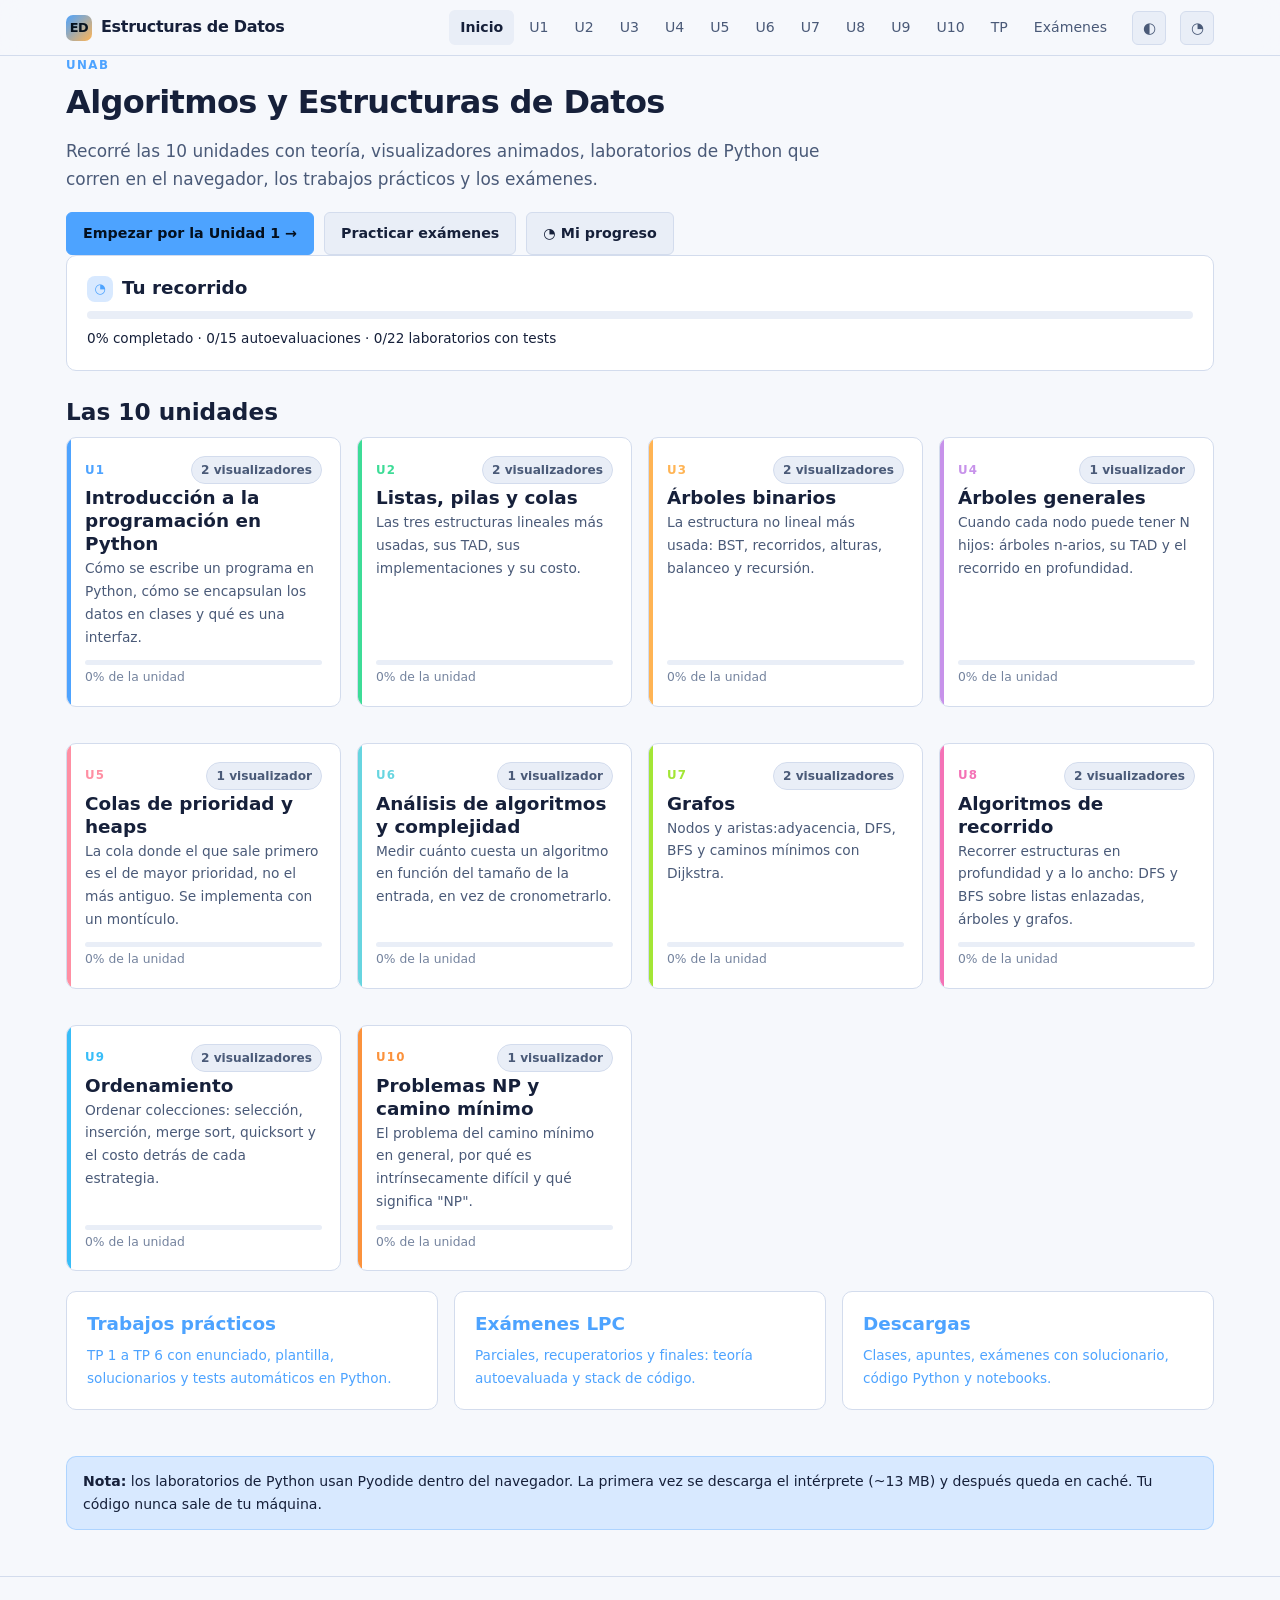
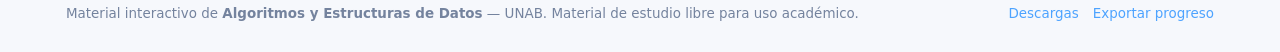
==== index.html @ 3e78f1c4 "Publicar el sitio interactivo de Algoritmos y Estructuras de Datos para consulta y práctica de los a" ====
<!DOCTYPE html>
<html lang="es" data-root="">
<head>
  <meta charset="utf-8">
  <meta name="viewport" content="width=device-width, initial-scale=1">
  <title>Algoritmos y Estructuras de Datos — UNAB</title>
  <meta name="description" content="Curso interactivo de Algoritmos y Estructuras de Datos: teoría, visualizadores, laboratorios en Python, TP y exámenes.">
  <link rel="stylesheet" href="assets/css/main.css">
</head>
<body>
  <main class="wrap"></main>
  <script src="assets/js/core.js"></script>
  <script src="assets/js/quiz.js"></script>
  <script src="assets/js/pyodide.js"></script>
  <script src="assets/js/viz-linear.js"></script>
  <script src="assets/js/viz-tree.js"></script>
  <script src="assets/js/viz-heap.js"></script>
  <script src="assets/js/viz-graph.js"></script>
  <script src="assets/js/viz-recursion.js"></script>
  <script src="assets/js/viz-sorting.js"></script>
  <script src="assets/data/units.js"></script>
  <script src="assets/data/quizzes.js"></script>
  <script src="assets/data/tps.js"></script>
  <script src="assets/data/exams.js"></script>
  <script src="assets/js/pages.js"></script>
  <script>
  (function () {
    function boot() { EDD.homePage(); }
    if (document.readyState === 'loading') document.addEventListener('DOMContentLoaded', boot);
    else boot();
  })();
  </script>
</body>
</html>
---- assets/css/main.css ----
/* ============================================================
   Estructuras de Datos — Material Interactivo
   Design system. Sin dependencias. Funciona en file:// y http://
   ============================================================ */

:root {
  /* Paleta */
  --bg:            #0f1420;
  --bg-soft:       #151b2b;
  --bg-card:       #1a2234;
  --bg-inset:      #111726;
  --bg-code:       #0b1018;

  --fg:            #e6ebf5;
  --fg-muted:      #9aa8c2;
  --fg-dim:        #6b7a96;

  --line:          #26314a;
  --line-soft:     #1e2740;

  --brand:         #4da3ff;
  --brand-dark:    #1e6fd9;
  --brand-soft:    #16375f;

  --accent:        #ffb454;
  --accent-soft:   #4a3417;

  --ok:            #3ddc97;
  --ok-soft:       #10352a;
  --warn:          #ffc857;
  --warn-soft:     #3d2f10;
  --err:           #ff6b6b;
  --err-soft:      #3d1a1e;

  /* Un color por unidad. El sufijo -soft es la variante clara para
     gradientes y fondos; el tema claro redefine las deaccentuadas. */
  --u1:#4da3ff; --u2:#3ddc97; --u3:#ffb454; --u4:#c792ea;
  --u5:#ff8fa3; --u6:#67d5e0; --u7:#a3e635;
  --u8:#f472b6; --u9:#38bdf8; --u10:#fb923c;
  --u1-soft:#16375f; --u2-soft:#10352a; --u3-soft:#4a3417;
  --u4-soft:#33214a; --u5-soft:#451f2b; --u6-soft:#123a41;
  --u7-soft:#26330f; --u8-soft:#451f36; --u9-soft:#0d3040;
  --u10-soft:#452612;

  /* Métricas */
  --r-sm: 6px; --r: 10px; --r-lg: 16px;
  --sp: 16px;
  --shadow: 0 2px 8px rgba(0,0,0,.35);
  --shadow-lg: 0 8px 32px rgba(0,0,0,.45);
  --mono: ui-monospace, "Cascadia Code", "JetBrains Mono", Consolas, monospace;
  --sans: system-ui, -apple-system, "Segoe UI", Roboto, sans-serif;
  --maxw: 1180px;
}

/* Tema claro */
[data-theme="light"] {
  --bg: #f6f8fc; --bg-soft: #eef2f9; --bg-card: #ffffff; --bg-inset: #e9eef7;
  --bg-code: #1a2234;
  --fg: #16203a; --fg-muted: #4a5a78; --fg-dim: #74839e;
  --line: #d3dced; --line-soft: #e2e8f4;
  --brand-soft: #d8e9ff; --accent-soft: #fff0d6;
  --ok-soft: #d6f7e8; --warn-soft: #fff3d1; --err-soft: #ffe0e0;
  --u1-soft: #dbeafe; --u2-soft: #d6f7e8; --u3-soft: #fff0d6;
  --u4-soft: #f0e2fb; --u5-soft: #ffe1e8; --u6-soft: #d6f2f7;
  --u7-soft: #e6f7cf; --u8-soft: #fcdff0; --u9-soft: #d9f0fd;
  --u10-soft: #ffe6d4;
  --shadow: 0 2px 8px rgba(20,35,70,.09);
  --shadow-lg: 0 8px 32px rgba(20,35,70,.14);
}

* { box-sizing: border-box; }

html { scroll-behavior: smooth; scroll-padding-top: 84px; }

body {
  margin: 0;
  font-family: var(--sans);
  background: var(--bg);
  color: var(--fg);
  line-height: 1.65;
  font-size: 16px;
  -webkit-font-smoothing: antialiased;
}

a { color: var(--brand); text-decoration: none; }
a:hover { text-decoration: underline; }

h1, h2, h3, h4 { line-height: 1.25; margin: 0 0 .5em; font-weight: 700; }
h1 { font-size: 2rem; letter-spacing: -.02em; }
h2 { font-size: 1.45rem; }
h3 { font-size: 1.15rem; }
h4 { font-size: 1rem; }
p { margin: 0 0 1em; }
hr { border: 0; border-top: 1px solid var(--line); margin: 2rem 0; }

::selection { background: var(--brand-soft); color: var(--fg); }

/* ---------- Layout ---------- */
.wrap { max-width: var(--maxw); margin: 0 auto; padding: 0 var(--sp); }

.layout { display: grid; grid-template-columns: 250px minmax(0,1fr); gap: 28px; align-items: start; }
@media (max-width: 900px) { .layout { grid-template-columns: 1fr; } .sidebar { position: static !important; } }

.sidebar {
  position: sticky; top: 84px;
  max-height: calc(100vh - 104px); overflow-y: auto;
  background: var(--bg-card); border: 1px solid var(--line);
  border-radius: var(--r); padding: 12px;
}
.sidebar h4 {
  font-size: .72rem; text-transform: uppercase; letter-spacing: .09em;
  color: var(--fg-dim); margin: 14px 8px 6px;
}
.sidebar a {
  display: flex; align-items: center; gap: 8px;
  padding: 7px 10px; border-radius: var(--r-sm);
  color: var(--fg-muted); font-size: .89rem; text-decoration: none;
}
.sidebar a:hover { background: var(--bg-inset); color: var(--fg); text-decoration: none; }
.sidebar a.active { background: var(--brand-soft); color: var(--fg); font-weight: 600; }
.sidebar a .dot { width: 8px; height: 8px; border-radius: 50%; background: var(--fg-dim); flex: none; }
.sidebar a.active .dot { background: var(--brand); }

/* ---------- Nav superior ---------- */
.topnav {
  position: sticky; top: 0; z-index: 50;
  background: color-mix(in srgb, var(--bg) 88%, transparent);
  backdrop-filter: blur(12px);
  border-bottom: 1px solid var(--line);
}
.topnav-inner {
  max-width: var(--maxw); margin: 0 auto; padding: 10px var(--sp);
  display: flex; align-items: center; gap: 14px; flex-wrap: wrap;
}
.brand { display: flex; align-items: center; gap: 9px; font-weight: 800; color: var(--fg); letter-spacing: -.02em; }
.brand:hover { text-decoration: none; }
.brand .logo {
  width: 26px; height: 26px; border-radius: 7px; flex: none;
  background: linear-gradient(135deg, var(--brand), var(--u3));
  display: grid; place-items: center; font-size: .8rem; color: #06121f; font-weight: 900;
}
.topnav .spacer { flex: 1; }
.topnav-links { display: flex; gap: 4px; align-items: center; }
.topnav-links a {
  padding: 6px 11px; border-radius: var(--r-sm); font-size: .88rem;
  color: var(--fg-muted);
}
.topnav-links a:hover { background: var(--bg-inset); color: var(--fg); text-decoration: none; }
.topnav-links a.active { color: var(--fg); background: var(--bg-inset); font-weight: 600; }

.icon-btn {
  background: var(--bg-inset); border: 1px solid var(--line); color: var(--fg-muted);
  border-radius: var(--r-sm); width: 34px; height: 34px; cursor: pointer;
  display: grid; place-items: center; font-size: 15px; transition: .15s;
}
.icon-btn:hover { color: var(--fg); border-color: var(--brand); }

/* ---------- Cards ---------- */
.card {
  background: var(--bg-card); border: 1px solid var(--line);
  border-radius: var(--r); padding: 20px; margin-bottom: 20px;
}
.card > :last-child { margin-bottom: 0; }
.card-head {
  display: flex; align-items: center; gap: 10px; flex-wrap: wrap;
  margin: -4px 0 14px;
}
.card-head h2, .card-head h3 { margin: 0; }

.grid { display: grid; gap: 16px; }
.grid-2 { grid-template-columns: repeat(auto-fit, minmax(280px, 1fr)); }
.grid-3 { grid-template-columns: repeat(auto-fit, minmax(230px, 1fr)); }
.grid-4 { grid-template-columns: repeat(auto-fit, minmax(190px, 1fr)); }

/* ---------- Chips / Badges ---------- */
.chip {
  display: inline-flex; align-items: center; gap: 5px;
  padding: 3px 9px; border-radius: 999px; font-size: .76rem; font-weight: 600;
  background: var(--bg-inset); color: var(--fg-muted); border: 1px solid var(--line);
  white-space: nowrap;
}
.chip.brand { background: var(--brand-soft); color: var(--brand); border-color: transparent; }
.chip.ok { background: var(--ok-soft); color: var(--ok); border-color: transparent; }
.chip.warn { background: var(--warn-soft); color: var(--warn); border-color: transparent; }
.chip.err { background: var(--err-soft); color: var(--err); border-color: transparent; }
.chip.accent { background: var(--accent-soft); color: var(--accent); border-color: transparent; }
.chip .dot { width: 7px; height: 7px; border-radius: 50%; background: currentColor; }

/* ---------- Botones ---------- */
.btn {
  display: inline-flex; align-items: center; justify-content: center; gap: 7px;
  padding: 9px 16px; border-radius: var(--r-sm); border: 1px solid var(--line);
  background: var(--bg-inset); color: var(--fg); font: inherit; font-size: .89rem;
  font-weight: 600; cursor: pointer; transition: .15s; text-decoration: none;
}
.btn:hover { border-color: var(--brand); text-decoration: none; }
.btn.primary { background: var(--brand); border-color: var(--brand); color: #04101f; }
.btn.primary:hover { background: #6fb4ff; }
.btn.ok { background: var(--ok); border-color: var(--ok); color: #04231a; }
.btn.danger { color: var(--err); }
.btn.sm { padding: 5px 11px; font-size: .8rem; }
.btn:disabled { opacity: .45; cursor: not-allowed; }
.btn-row { display: flex; gap: 10px; flex-wrap: wrap; align-items: center; }

/* ---------- Código ---------- */
code {
  font-family: var(--mono); font-size: .88em;
  background: var(--bg-inset); padding: .12em .38em; border-radius: 4px;
  border: 1px solid var(--line-soft);
}
pre {
  background: var(--bg-code); border: 1px solid var(--line);
  border-radius: var(--r); padding: 14px 16px; overflow-x: auto; margin: 0 0 1em;
}
pre code { background: none; border: 0; padding: 0; font-size: .855rem; line-height: 1.6; }
.codeblock { position: relative; margin-bottom: 1em; }
.codeblock .copy {
  position: absolute; top: 8px; right: 8px; opacity: 0; transition: .15s;
  padding: 3px 8px; font-size: .72rem;
}
.codeblock:hover .copy { opacity: 1; }
.codeblock .lang {
  position: absolute; top: 8px; left: 12px; font-size: .68rem; color: var(--fg-dim);
  font-family: var(--mono); text-transform: uppercase; letter-spacing: .08em;
}

/* ---------- Tablas ---------- */
.table-wrap { overflow-x: auto; margin-bottom: 1em; border: 1px solid var(--line); border-radius: var(--r); }
table { border-collapse: collapse; width: 100%; font-size: .9rem; }
th, td { padding: 9px 12px; text-align: left; border-bottom: 1px solid var(--line-soft); vertical-align: top; }
th { background: var(--bg-inset); font-weight: 700; font-size: .8rem; text-transform: uppercase; letter-spacing: .05em; color: var(--fg-muted); }
tbody tr:last-child td { border-bottom: 0; }
tbody tr:hover { background: var(--bg-inset); }
td code { white-space: nowrap; }

/* ---------- Callouts ---------- */
.note {
  border-left: 3px solid var(--brand); background: var(--bg-inset);
  padding: 12px 16px; border-radius: 0 var(--r-sm) var(--r-sm) 0; margin: 0 0 1em;
}
.note > :last-child { margin-bottom: 0; }
.note .t { font-weight: 700; display: block; margin-bottom: 4px; color: var(--brand); }
.note.warn { border-color: var(--warn); } .note.warn .t { color: var(--warn); }
.note.ok { border-color: var(--ok); } .note.ok .t { color: var(--ok); }
.note.err { border-color: var(--err); } .note.err .t { color: var(--err); }
.note.accent { border-color: var(--accent); } .note.accent .t { color: var(--accent); }

/* ---------- Acordeón ---------- */
details.acc {
  border: 1px solid var(--line); border-radius: var(--r);
  margin-bottom: 10px; background: var(--bg-card); overflow: hidden;
}
details.acc > summary {
  cursor: pointer; padding: 12px 16px; font-weight: 600; list-style: none;
  display: flex; align-items: center; gap: 10px; user-select: none;
}
details.acc > summary::-webkit-details-marker { display: none; }
details.acc > summary::before {
  content: "▸"; color: var(--brand); transition: transform .15s; flex: none; font-size: .9em;
}
details.acc[open] > summary::before { transform: rotate(90deg); }
details.acc[open] > summary { border-bottom: 1px solid var(--line); }
details.acc .acc-body { padding: 14px 16px; }
details.acc .acc-body > :last-child { margin-bottom: 0; }

/* ---------- Barra de progreso ---------- */
.bar { height: 8px; border-radius: 999px; background: var(--bg-inset); overflow: hidden; }
.bar > i { display: block; height: 100%; border-radius: 999px; background: linear-gradient(90deg, var(--brand), var(--u3)); transition: width .4s ease; }
.bar.ok > i { background: linear-gradient(90deg, var(--ok), var(--u2)); }

/* ---------- Quiz ---------- */
.quiz { }
.quiz-head {
  display: flex; align-items: center; justify-content: space-between;
  gap: 12px; flex-wrap: wrap; margin-bottom: 14px;
}
.quiz-progress { font-size: .85rem; color: var(--fg-muted); font-variant-numeric: tabular-nums; }

.q { border: 1px solid var(--line); border-radius: var(--r); background: var(--bg-card); padding: 16px 18px; margin-bottom: 14px; }
.q.correct { border-color: var(--ok); background: color-mix(in srgb, var(--ok-soft) 45%, var(--bg-card)); }
.q.incorrect { border-color: var(--err); background: color-mix(in srgb, var(--err-soft) 45%, var(--bg-card)); }
.q-head { display: flex; gap: 10px; margin-bottom: 12px; }
.q-num {
  flex: none; width: 26px; height: 26px; border-radius: 50%;
  background: var(--bg-inset); color: var(--fg-muted);
  display: grid; place-items: center; font-size: .78rem; font-weight: 700;
  font-variant-numeric: tabular-nums;
}
.q.correct .q-num { background: var(--ok); color: #04231a; }
.q.incorrect .q-num { background: var(--err); color: #2a0808; }
.q-text { flex: 1; font-weight: 600; }
.q-text code { font-weight: 400; }
.q-tag { display: block; font-size: .74rem; color: var(--fg-dim); font-weight: 500; margin-top: 3px; }

.opts { display: flex; flex-direction: column; gap: 7px; margin-bottom: 12px; }
.opt {
  display: flex; align-items: flex-start; gap: 10px;
  padding: 9px 12px; border: 1px solid var(--line); border-radius: var(--r-sm);
  background: var(--bg-inset); cursor: pointer; font-size: .9rem;
  transition: .12s; text-align: left; font-family: inherit; color: var(--fg); width: 100%;
}
.opt:hover:not(:disabled) { border-color: var(--brand); }
.opt:disabled { cursor: default; }
.opt .marker {
  flex: none; width: 20px; height: 20px; border-radius: 50%;
  border: 2px solid var(--fg-dim); display: grid; place-items: center;
  font-size: .7rem; margin-top: 1px;
}
.opt[data-multi="1"] .marker { border-radius: 5px; }
.opt.sel { border-color: var(--brand); background: var(--brand-soft); }
.opt.sel .marker { border-color: var(--brand); background: var(--brand); color: #04101f; }
.opt.right { border-color: var(--ok); background: var(--ok-soft); }
.opt.right .marker { border-color: var(--ok); background: var(--ok); color: #04231a; }
.opt.wrong { border-color: var(--err); background: var(--err-soft); }
.opt.wrong .marker { border-color: var(--err); background: var(--err); color: #2a0808; }
.opt .k { font-family: var(--mono); font-weight: 700; color: var(--fg-dim); flex: none; }

.q-exp {
  border-top: 1px dashed var(--line); padding-top: 11px; margin-top: 4px;
  font-size: .89rem; color: var(--fg-muted);
}
.q-exp .t { font-weight: 700; color: var(--fg); display: block; margin-bottom: 3px; }
.q-exp pre { margin: 8px 0 0; }

.quiz-result {
  text-align: center; padding: 26px 20px; border: 1px solid var(--line);
  border-radius: var(--r); background: var(--bg-card); margin-top: 8px;
}
.quiz-result .score { font-size: 2.6rem; font-weight: 800; letter-spacing: -.03em; line-height: 1; }
.quiz-result .score small { font-size: 1rem; color: var(--fg-dim); font-weight: 500; }

/* ---------- Consola Python ---------- */
.py-lab { border: 1px solid var(--line); border-radius: var(--r); overflow: hidden; background: var(--bg-card); margin-bottom: 1em; }
.py-lab-bar {
  display: flex; align-items: center; gap: 10px; flex-wrap: wrap;
  padding: 9px 13px; background: var(--bg-inset); border-bottom: 1px solid var(--line);
}
.py-lab-bar .st { font-size: .8rem; color: var(--fg-muted); display: flex; align-items: center; gap: 6px; }
.py-lab-bar .st .dot { width: 8px; height: 8px; border-radius: 50%; background: var(--fg-dim); }
.py-lab-bar .st.loaded .dot { background: var(--ok); }
.py-lab-bar .st.loading .dot { background: var(--warn); animation: pulse 1s infinite; }
.py-lab-bar .st.error .dot { background: var(--err); }
@keyframes pulse { 50% { opacity: .3; } }
.py-lab-bar .spacer { flex: 1; }

.editor-wrap { position: relative; background: var(--bg-code); }
.editor {
  width: 100%; border: 0; background: transparent; color: #d6e2f5;
  font-family: var(--mono); font-size: .84rem; line-height: 1.6;
  padding: 13px 15px; resize: vertical; min-height: 190px;
  tab-size: 4; outline: none; display: block;
}
.editor:focus { background: #0d1320; }
.console {
  background: var(--bg-code); border-top: 1px solid var(--line);
  padding: 11px 15px; font-family: var(--mono); font-size: .82rem;
  max-height: 340px; overflow-y: auto; white-space: pre-wrap; word-break: break-word;
  line-height: 1.55;
}
.console:empty { display: none; }
.console .l-out { color: #cfe0f5; }
.console .l-err { color: var(--err); }
.console .l-ok { color: var(--ok); }
.console .l-info { color: var(--fg-dim); }
.console .l-head { color: var(--brand); font-weight: 700; }

.test-results { border-top: 1px solid var(--line); padding: 11px 15px; background: var(--bg-inset); font-size: .85rem; }
.test-results ol { margin: 6px 0 0; padding-left: 22px; }
.test-results li { margin-bottom: 4px; }
.test-results li.pass { color: var(--ok); }
.test-results li.fail { color: var(--err); }
.test-score { font-weight: 700; margin-bottom: 2px; }

/* ---------- Visualizadores ---------- */
.viz {
  border: 1px solid var(--line); border-radius: var(--r);
  background: var(--bg-card); padding: 18px; margin-bottom: 1em;
}
.viz-stage {
  background: var(--bg-inset); border-radius: var(--r-sm);
  padding: 22px 16px; min-height: 130px; overflow-x: auto;
  display: flex; align-items: center; justify-content: center; gap: 0;
}
.viz-controls { display: flex; gap: 8px; flex-wrap: wrap; align-items: center; margin-top: 14px; }
.viz-controls input[type="text"], .viz-controls input[type="number"], .viz-controls select {
  background: var(--bg-code); border: 1px solid var(--line); color: var(--fg);
  border-radius: var(--r-sm); padding: 6px 10px; font: inherit; font-size: .85rem;
}
.viz-controls input[type="text"] { min-width: 110px; }
.viz-controls label { font-size: .82rem; color: var(--fg-muted); display: flex; align-items: center; gap: 6px; }
.viz-log {
  margin-top: 12px; font-family: var(--mono); font-size: .78rem;
  color: var(--fg-muted); background: var(--bg-code); border-radius: var(--r-sm);
  padding: 9px 12px; max-height: 130px; overflow-y: auto; white-space: pre-wrap;
}
.viz-caption { font-size: .82rem; color: var(--fg-dim); margin-top: 10px; }

/* Nodos de lista / pila / cola */
.nd {
  min-width: 46px; height: 40px; padding: 0 8px; border-radius: var(--r-sm);
  background: var(--brand-soft); border: 2px solid var(--brand); color: var(--fg);
  display: grid; place-items: center; font-family: var(--mono); font-size: .9rem; font-weight: 700;
  transition: all .3s cubic-bezier(.34,1.56,.64,1); flex: none; position: relative;
}
.nd.head { background: var(--accent); border-color: var(--accent); color: #1c1200; }
.nd.tail { box-shadow: 0 0 0 3px var(--ok-soft); border-color: var(--ok); }
.nd.hl { animation: pop .45s cubic-bezier(.34,1.56,.64,1); box-shadow: 0 0 0 4px var(--accent-soft); }
.nd.gone { opacity: .2; transform: scale(.7); }
@keyframes pop { 0% { transform: scale(.3) rotate(-8deg); } 100% { transform: scale(1); } }
.nd-sub { position: absolute; top: -17px; font-size: .62rem; color: var(--fg-dim); font-family: var(--sans); font-weight: 500; }
.arrow { color: var(--fg-dim); font-family: var(--mono); margin: 0 5px; flex: none; font-size: 1.05rem; }
.nil {
  font-family: var(--mono); font-size: .8rem; color: var(--fg-dim);
  border: 1px dashed var(--line); border-radius: var(--r-sm); padding: 5px 10px; flex: none;
}

/* Stack / Queue */
.bar-item {
  min-width: 52px; height: 40px; padding: 0 10px; border-radius: var(--r-sm);
  background: var(--bg-card); border: 2px solid var(--u2); color: var(--fg);
  display: grid; place-items: center; font-family: var(--mono); font-weight: 700; font-size: .88rem;
  transition: all .35s cubic-bezier(.34,1.56,.64,1); flex: none;
}
.bar-item.top { background: var(--accent); border-color: var(--accent); color: #1c1200; }
.bar-item.in { animation: dropIn .35s cubic-bezier(.34,1.56,.64,1); }
.bar-item.out { animation: liftOut .3s ease-in forwards; }
@keyframes dropIn { from { transform: translateY(-40px) scale(.6); opacity: 0; } }
@keyframes liftOut { to { transform: translateY(-40px) scale(.6); opacity: 0; } }
.bar-tag {
  font-size: .68rem; color: var(--fg-dim); text-align: center; margin-top: 5px;
  font-family: var(--sans); font-weight: 600; letter-spacing: .04em;
}

/* Árbol */
.tree-stage { min-height: 260px; overflow-x: auto; padding: 14px; }
.tree-stage svg { display: block; margin: 0 auto; }
.tree-node circle { transition: all .35s ease; }
.tree-node text { font-family: var(--mono); font-size: 13px; font-weight: 700; text-anchor: middle; dominant-baseline: central; }
.tree-edge { stroke: var(--fg-dim); stroke-width: 1.8; fill: none; transition: all .35s ease; }
.tree-edge.hl { stroke: var(--accent); stroke-width: 3; }
.tree-node.hl circle { stroke: var(--accent); stroke-width: 3.5; }
.tree-node.visited circle { fill: var(--ok-soft); stroke: var(--ok); }
.tree-node.inpath circle { stroke: var(--warn); stroke-width: 3; }

/* Heap */
.heap-array { display: flex; gap: 6px; align-items: flex-end; font-family: var(--mono); font-size: .82rem; }
.heap-cell {
  width: 40px; height: 40px; display: grid; place-items: center; flex: none;
  border: 2px solid var(--line); border-radius: var(--r-sm); background: var(--bg-card);
  transition: all .35s cubic-bezier(.34,1.56,.64,1); position: relative;
}
.heap-cell .ix { position: absolute; top: -16px; font-size: .6rem; color: var(--fg-dim); }
.heap-cell.root { border-color: var(--accent); background: var(--accent-soft); color: var(--accent); font-weight: 800; }
.heap-cell.cmp { border-color: var(--brand); background: var(--brand-soft); color: var(--brand); }
.heap-cell.swapping { transform: scale(1.15); }
@keyframes cellSwap { 0% { transform: translateY(-14px) scale(1.1); } 100% { transform: none; } }
.heap-cell.swapping { animation: cellSwap .4s cubic-bezier(.34,1.56,.64,1); }

/* Ordenamiento — barras verticales */
.sbars {
  display: flex; align-items: flex-end; gap: 6px;
  width: 100%; height: 190px; padding: 18px 6px 26px; position: relative;
}
.sbar {
  flex: 1 1 0; min-width: 20px; position: relative;
  background: linear-gradient(180deg, var(--brand), var(--u3));
  border-radius: 5px 5px 2px 2px; border: 1px solid var(--line);
  transition: height .3s cubic-bezier(.34,1.56,.64,1), background .25s, transform .25s;
}
.sbar-lbl {
  position: absolute; top: -18px; left: 50%; transform: translateX(-50%);
  font-family: var(--mono); font-size: .68rem; color: var(--fg-muted); font-weight: 600;
}
.sbar.sorted { background: linear-gradient(180deg, var(--ok), var(--u2)); }
.sbar.sorted .sbar-lbl { color: var(--ok); font-weight: 800; }
.sbar.i { background: linear-gradient(180deg, var(--accent), var(--accent-soft)); transform: translateY(-5px); }
.sbar.i .sbar-lbl { color: var(--accent); font-weight: 800; }
.sbar.j { background: linear-gradient(180deg, var(--u1), var(--u1-soft)); }
.sbar.j .sbar-lbl { color: var(--u1); font-weight: 800; }
.sbar.k { outline: 2px dashed var(--u1); outline-offset: 2px; }
.sbar.pivot { background: linear-gradient(180deg, var(--warn), var(--warn-soft)); transform: translateY(-7px); }
.sbar.pivot .sbar-lbl { color: var(--warn); font-weight: 800; }
.sbar.merge { background: linear-gradient(180deg, var(--accent), var(--brand)); }
.sbar.merge .sbar-lbl { color: var(--accent); font-weight: 800; }

/* Grafo */
.graph-stage { min-height: 300px; }
.graph-stage svg { width: 100%; height: auto; display: block; }
.gnode circle { transition: all .3s ease; cursor: pointer; }
.gnode text { font-family: var(--mono); font-weight: 700; font-size: 13px; text-anchor: middle; dominant-baseline: central; pointer-events: none; }
.gedge { stroke: var(--fg-dim); stroke-width: 1.8; transition: all .3s ease; }
.gedge.hot { stroke: var(--accent); stroke-width: 3.4; }
.gedge.path { stroke: var(--ok); stroke-width: 4; }
.gedge-label { font-family: var(--mono); font-size: 10.5px; fill: var(--fg-muted); text-anchor: middle; dominant-baseline: central; pointer-events: none; }
.gnode.cur circle { fill: var(--accent); stroke: var(--accent); stroke-width: 3.5; }
.gnode.vis circle { fill: var(--ok-soft); stroke: var(--ok); stroke-width: 2.5; }
.gnode.inq circle { fill: var(--brand-soft); stroke: var(--brand); stroke-width: 2.5; }
.gnode.dist circle { stroke: var(--warn); stroke-width: 3; }

/* Recursión / tracing */
.trace-tbl { width: 100%; border-collapse: collapse; font-family: var(--mono); font-size: .8rem; }
.trace-tbl th, .trace-tbl td { padding: 5px 9px; text-align: left; border-bottom: 1px solid var(--line-soft); }
.trace-tbl tr.enter td { color: var(--brand); }
.trace-tbl tr.ret td { color: var(--ok); }
.trace-tbl tr.base td { color: var(--accent); }
.trace-tbl tr.case td { color: var(--fg); }
.stack-viz { display: flex; flex-direction: column-reverse; gap: 4px; align-items: center; }
.stack-frame {
  padding: 5px 13px; border: 2px solid var(--brand); border-radius: var(--r-sm);
  background: var(--brand-soft); font-family: var(--mono); font-size: .78rem; font-weight: 700;
  animation: dropIn .3s ease;
}
.stack-frame.ret { border-color: var(--ok); background: var(--ok-soft); color: var(--ok); }

/* Sorting */
.sort-bars { display: flex; align-items: flex-end; gap: 4px; height: 210px; padding: 10px 0; }
.sort-bar { flex: 1; background: var(--brand); border-radius: 3px 3px 0 0; position: relative; transition: height .12s, background .12s; min-height: 4px; }
.sort-bar.cmp { background: var(--warn); }
.sort-bar.swap { background: var(--accent); }
.sort-bar.sorted { background: var(--ok); }
.sort-bar .v { position: absolute; top: -17px; left: 50%; transform: translateX(-50%); font-size: .65rem; color: var(--fg-dim); font-family: var(--mono); }

/* ---------- Dashboard ---------- */
.hero {
  border-radius: var(--r-lg); padding: 34px 30px; margin-bottom: 26px;
  background: linear-gradient(135deg, var(--brand-dark), var(--u4) 55%, var(--u3));
  color: #fff; position: relative; overflow: hidden;
}
.hero::after {
  content: ""; position: absolute; inset: 0;
  background: radial-gradient(circle at 85% 20%, rgba(255,255,255,.16), transparent 55%);
}
.hero > * { position: relative; z-index: 1; }
.hero h1 { color: #fff; margin-bottom: 8px; font-size: 2.2rem; }
.hero p { color: rgba(255,255,255,.92); max-width: 62ch; margin-bottom: 0; }
.hero .chips { margin-top: 16px; display: flex; gap: 8px; flex-wrap: wrap; }
.hero .chip { background: rgba(0,0,0,.26); color: #fff; border-color: rgba(255,255,255,.24); }

.unit-card {
  display: flex; flex-direction: column; gap: 10px;
  background: var(--bg-card); border: 1px solid var(--line);
  border-radius: var(--r); padding: 18px; text-decoration: none; color: inherit;
  transition: .18s; position: relative; overflow: hidden;
}
.unit-card::before {
  content: ""; position: absolute; inset: 0 auto 0 0; width: 4px; background: var(--c, var(--brand));
}
.unit-card:hover { transform: translateY(-3px); border-color: var(--c, var(--brand)); box-shadow: var(--shadow-lg); text-decoration: none; }
.unit-card .n { font-size: .72rem; font-weight: 800; letter-spacing: .1em; color: var(--c, var(--brand)); text-transform: uppercase; }
.unit-card h3 { margin: 0; }
.unit-card p { font-size: .86rem; color: var(--fg-muted); margin: 0; flex: 1; }
.unit-card .meta { display: flex; gap: 6px; flex-wrap: wrap; }

.stat { background: var(--bg-card); border: 1px solid var(--line); border-radius: var(--r); padding: 15px 17px; }
.stat .v { font-size: 1.75rem; font-weight: 800; letter-spacing: -.02em; line-height: 1.1; font-variant-numeric: tabular-nums; }
.stat .k { font-size: .78rem; color: var(--fg-muted); margin-top: 3px; }

/* ---------- Ejercicio ---------- */
.exercise { border: 1px solid var(--line); border-radius: var(--r); overflow: hidden; margin-bottom: 18px; background: var(--bg-card); }
.exercise > summary {
  cursor: pointer; padding: 14px 18px; display: flex; align-items: center; gap: 12px;
  list-style: none; font-weight: 600;
}
.exercise > summary::-webkit-details-marker { display: none; }
.exercise > summary:hover { background: var(--bg-inset); }
.exercise .en {
  flex: none; width: 30px; height: 30px; border-radius: 8px; display: grid; place-items: center;
  background: var(--brand-soft); color: var(--brand); font-weight: 800; font-size: .82rem;
}
.exercise .est { flex: none; font-size: .74rem; color: var(--fg-dim); font-weight: 600; margin-left: auto; }
.exercise.done > summary .en { background: var(--ok); color: #04231a; }
.exercise .body { padding: 4px 18px 18px; border-top: 1px solid var(--line); }
.exercise .stmt { margin: 14px 0; }
.exercise .stmt li { margin-bottom: 5px; }
.exercise .sol-tabs { display: flex; gap: 6px; margin: 14px 0 10px; flex-wrap: wrap; }
.exercise .hint { font-size: .86rem; color: var(--fg-muted); background: var(--bg-inset); border-radius: var(--r-sm); padding: 9px 12px; margin-bottom: 10px; }

/* ---------- Utilidades ---------- */
.muted { color: var(--fg-muted); }
.dim { color: var(--fg-dim); }
.small { font-size: .85rem; }
.tiny { font-size: .77rem; }
.center { text-align: center; }
.mt-0 { margin-top: 0; } .mb-0 { margin-bottom: 0; }
.mt-1 { margin-top: 8px; } .mt-2 { margin-top: 16px; } .mt-3 { margin-top: 26px; }
.mb-1 { margin-bottom: 8px; } .mb-2 { margin-bottom: 16px; } .mb-3 { margin-bottom: 26px; }
.flex { display: flex; gap: 10px; align-items: center; flex-wrap: wrap; }
.hidden { display: none !important; }
.nowrap { white-space: nowrap; }
.toc-inline { columns: 2; column-gap: 28px; }
@media (max-width: 700px) { .toc-inline { columns: 1; } }

.tabs { display: flex; gap: 4px; border-bottom: 1px solid var(--line); margin-bottom: 18px; overflow-x: auto; }
.tabs button {
  background: none; border: 0; border-bottom: 2px solid transparent; color: var(--fg-muted);
  padding: 9px 14px; font: inherit; font-size: .88rem; font-weight: 600; cursor: pointer; white-space: nowrap;
}
.tabs button:hover { color: var(--fg); }
.tabs button.active { color: var(--fg); border-bottom-color: var(--brand); }
.tabpane { display: none; } .tabpane.active { display: block; }

.kbd {
  font-family: var(--mono); font-size: .78rem; padding: 2px 6px; border-radius: 4px;
  border: 1px solid var(--line); border-bottom-width: 2px; background: var(--bg-inset);
}

/* Toast */
.toast {
  position: fixed; bottom: 22px; left: 50%; transform: translateX(-50%) translateY(90px);
  background: var(--bg-card); border: 1px solid var(--line); color: var(--fg);
  padding: 11px 20px; border-radius: 999px; box-shadow: var(--shadow-lg);
  font-size: .88rem; font-weight: 600; z-index: 200; transition: transform .3s cubic-bezier(.34,1.56,.64,1);
  display: flex; align-items: center; gap: 9px; max-width: 90vw;
}
.toast.show { transform: translateX(-50%) translateY(0); }
.toast.ok { border-color: var(--ok); } .toast.err { border-color: var(--err); }

/* Modal */
.modal-bg {
  position: fixed; inset: 0; background: rgba(0,0,0,.65); backdrop-filter: blur(3px);
  display: none; place-items: center; z-index: 150; padding: 20px;
}
.modal-bg.open { display: grid; }
.modal {
  background: var(--bg-card); border: 1px solid var(--line); border-radius: var(--r-lg);
  padding: 24px; max-width: 520px; width: 100%; box-shadow: var(--shadow-lg); max-height: 88vh; overflow-y: auto;
}
.modal h3 { margin-top: 0; }
.modal label { display: block; font-size: .84rem; color: var(--fg-muted); margin: 12px 0 4px; font-weight: 600; }
.modal input {
  width: 100%; background: var(--bg-inset); border: 1px solid var(--line); color: var(--fg);
  border-radius: var(--r-sm); padding: 9px 12px; font: inherit; font-size: .9rem;
}
.modal input:focus { outline: none; border-color: var(--brand); }

footer.site {
  border-top: 1px solid var(--line); margin-top: 46px; padding: 26px 0;
  color: var(--fg-dim); font-size: .84rem;
}

/* Print */
@media print {
  .topnav, .sidebar, .viz-controls, .btn, .py-lab-bar, .toast { display: none !important; }
  body { background: #fff; color: #000; }
  .card, .q, .viz { break-inside: avoid; border-color: #ccc; }
}

@media (prefers-reduced-motion: reduce) {
  *, *::before, *::after { animation-duration: .01ms !important; transition-duration: .01ms !important; }
  html { scroll-behavior: auto; }
}
/* ===== Layout y utilidades que usan las páginas ===== */
.eyebrow {
  font-size: .74rem; font-weight: 800; letter-spacing: .12em; text-transform: uppercase;
  color: var(--brand); margin-bottom: 6px;
}
.lead { font-size: 1.06rem; color: var(--fg-muted); margin: 0 0 18px; max-width: 70ch; }
.stack { display: flex; flex-direction: column; gap: 16px; }
.h-num {
  display: inline-grid; place-items: center; min-width: 26px; height: 26px; padding: 0 7px;
  margin-right: 9px; border-radius: 8px; background: var(--brand-soft); color: var(--brand);
  font-size: .82rem; font-weight: 800; vertical-align: middle;
}
.between { justify-content: space-between; align-items: center; }
.sr { position: absolute; width: 1px; height: 1px; overflow: hidden; clip: rect(0 0 0 0); white-space: nowrap; }
.mono { font-family: var(--mono); }
.notice {
  background: var(--brand-soft); border: 1px solid color-mix(in srgb, var(--brand) 30%, transparent);
  border-radius: var(--r); padding: 13px 16px; font-size: .88rem;
}
.notice a { color: inherit; }

.nav-units { display: flex; gap: 10px; justify-content: space-between; flex-wrap: wrap; margin-top: 20px; }
.nav-units .btn { max-width: 48%; }

.grid-units { grid-template-columns: repeat(auto-fill, minmax(255px, 1fr)); }
.grid-files { grid-template-columns: repeat(auto-fill, minmax(250px, 1fr)); }
.file {
  display: flex; align-items: center; gap: 11px; padding: 11px 13px;
  background: var(--bg-card); border: 1px solid var(--line); border-radius: var(--r-sm);
  text-decoration: none; color: var(--fg); font-size: .87rem;
  transition: border-color .2s, transform .2s;
}
.file:hover { border-color: var(--brand); transform: translateY(-2px); text-decoration: none; }
.file .ext {
  flex: none; font-family: var(--mono); font-size: .6rem; font-weight: 800; letter-spacing: .06em;
  padding: 4px 6px; border-radius: 5px; background: var(--bg-inset); color: var(--fg-muted);
}
.exam-card { transition: border-color .2s, transform .2s; }
.exam-card:hover { border-color: var(--accent); transform: translateY(-2px); }
.unit-card { display: flex; flex-direction: column; gap: 2px; --c: var(--brand); }
.unit-card .unit-num { font-size: .74rem; font-weight: 800; letter-spacing: .1em; color: var(--c); text-transform: uppercase; }
.unit-1 { --c: var(--u1); } .unit-2 { --c: var(--u2); } .unit-3 { --c: var(--u3); }
.unit-4 { --c: var(--u4); } .unit-5 { --c: var(--u5); } .unit-6 { --c: var(--u6); }
.unit-7 { --c: var(--u7); }
.unit-8 { --c: var(--u8); } .unit-9 { --c: var(--u9); } .unit-10 { --c: var(--u10); }
.bar.sm { height: 5px; margin-top: 10px; }

details.acc { border: 1px solid var(--line); border-radius: var(--r-sm); background: var(--bg-card); padding: 10px 14px; }
details.acc > summary { cursor: pointer; font-weight: 600; font-size: .9rem; }
details.acc .acc-body { margin-top: 10px; }

.tabs { display: flex; gap: 6px; flex-wrap: wrap; margin-bottom: 14px; }

/* Python: highlighting muy simple */
.tok-kw { color: var(--u1); font-weight: 600; }
.tok-str { color: var(--ok); }
.tok-num { color: var(--accent); }
.tok-com { color: var(--fg-dim); font-style: italic; }
.tok-fn { color: var(--brand); }
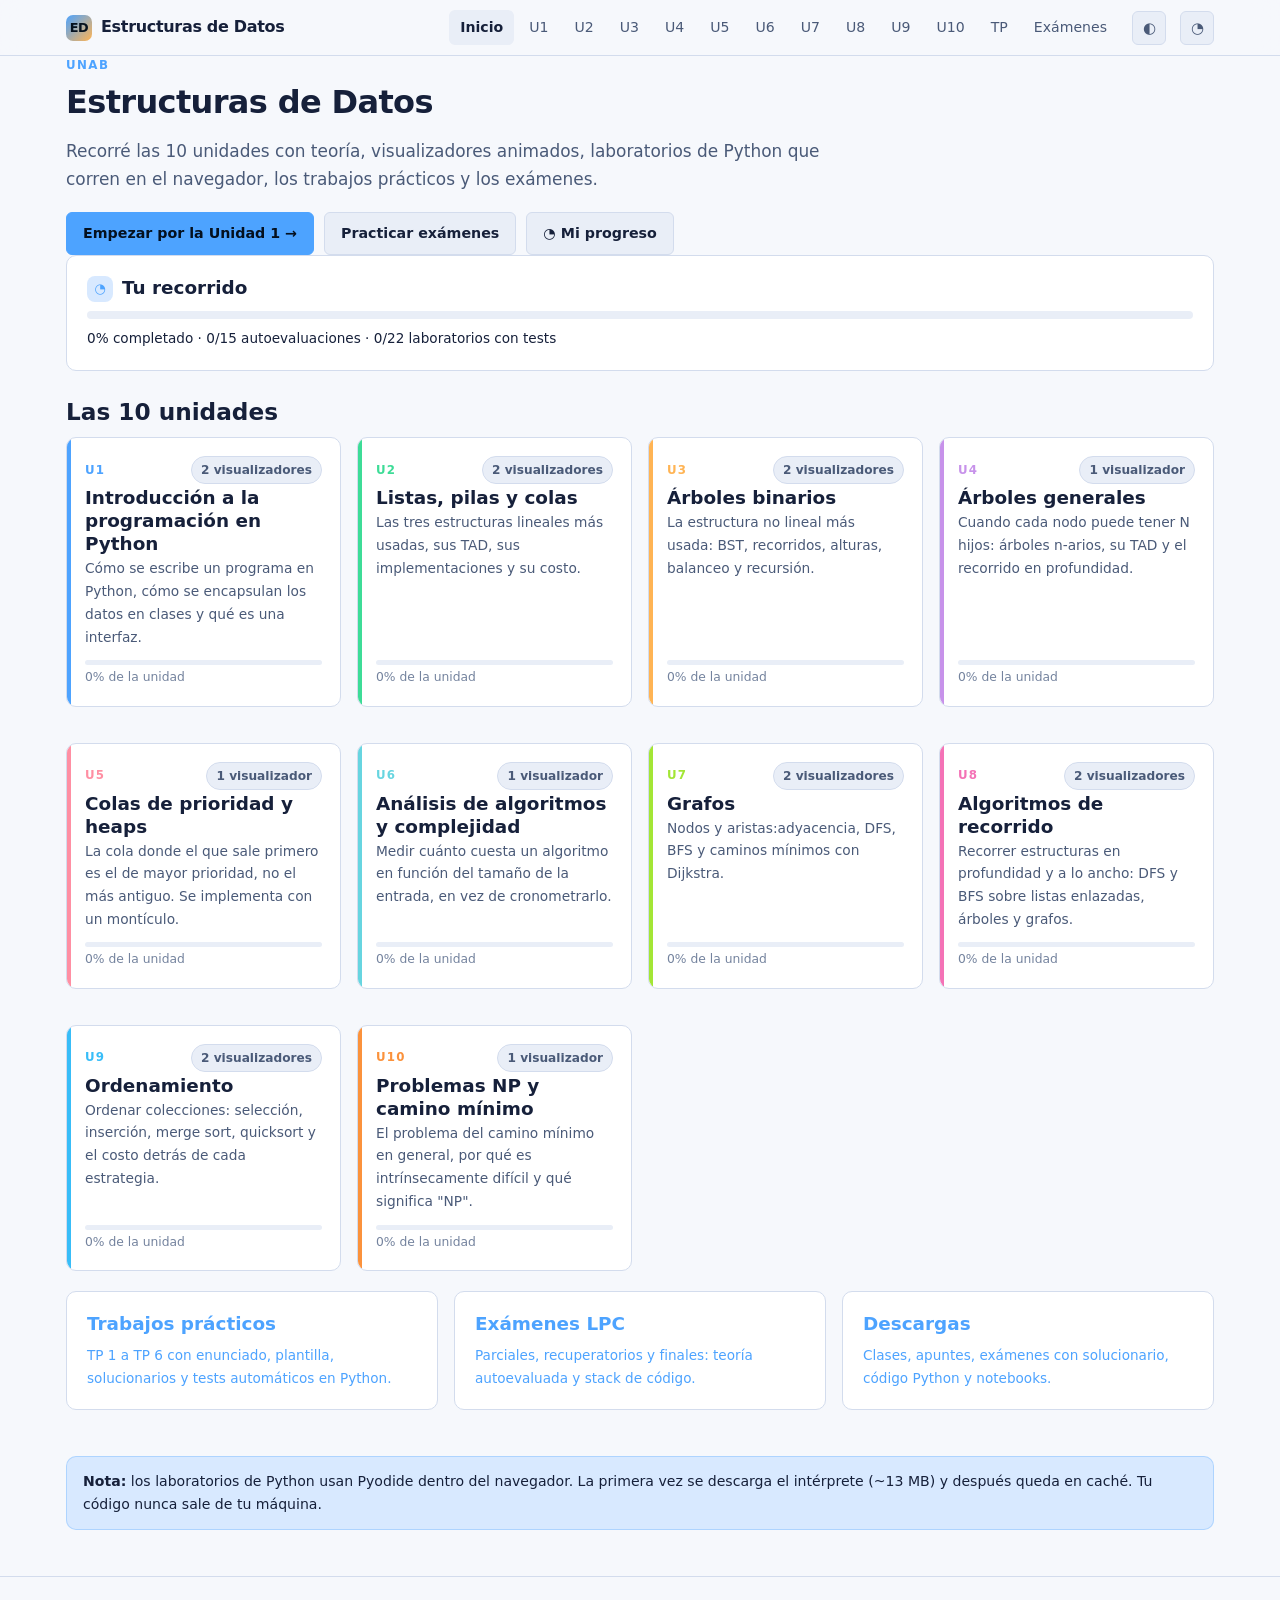
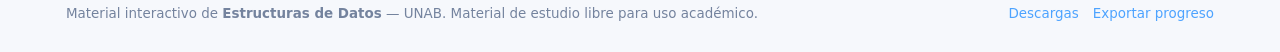
==== commit 8abf3c3c: "Corregir el nombre de la materia: Estructuras de Datos Co-authored-by: Cursor <cursoragent@cursor.co" ====
--- a/index.html
+++ b/index.html
@@ -3,8 +3,8 @@
 <head>
   <meta charset="utf-8">
   <meta name="viewport" content="width=device-width, initial-scale=1">
-  <title>Algoritmos y Estructuras de Datos — UNAB</title>
-  <meta name="description" content="Curso interactivo de Algoritmos y Estructuras de Datos: teoría, visualizadores, laboratorios en Python, TP y exámenes.">
+  <title>Estructuras de Datos — UNAB</title>
+  <meta name="description" content="Curso interactivo de Estructuras de Datos: teoría, visualizadores, laboratorios en Python, TP y exámenes.">
   <link rel="stylesheet" href="assets/css/main.css">
 </head>
 <body>
